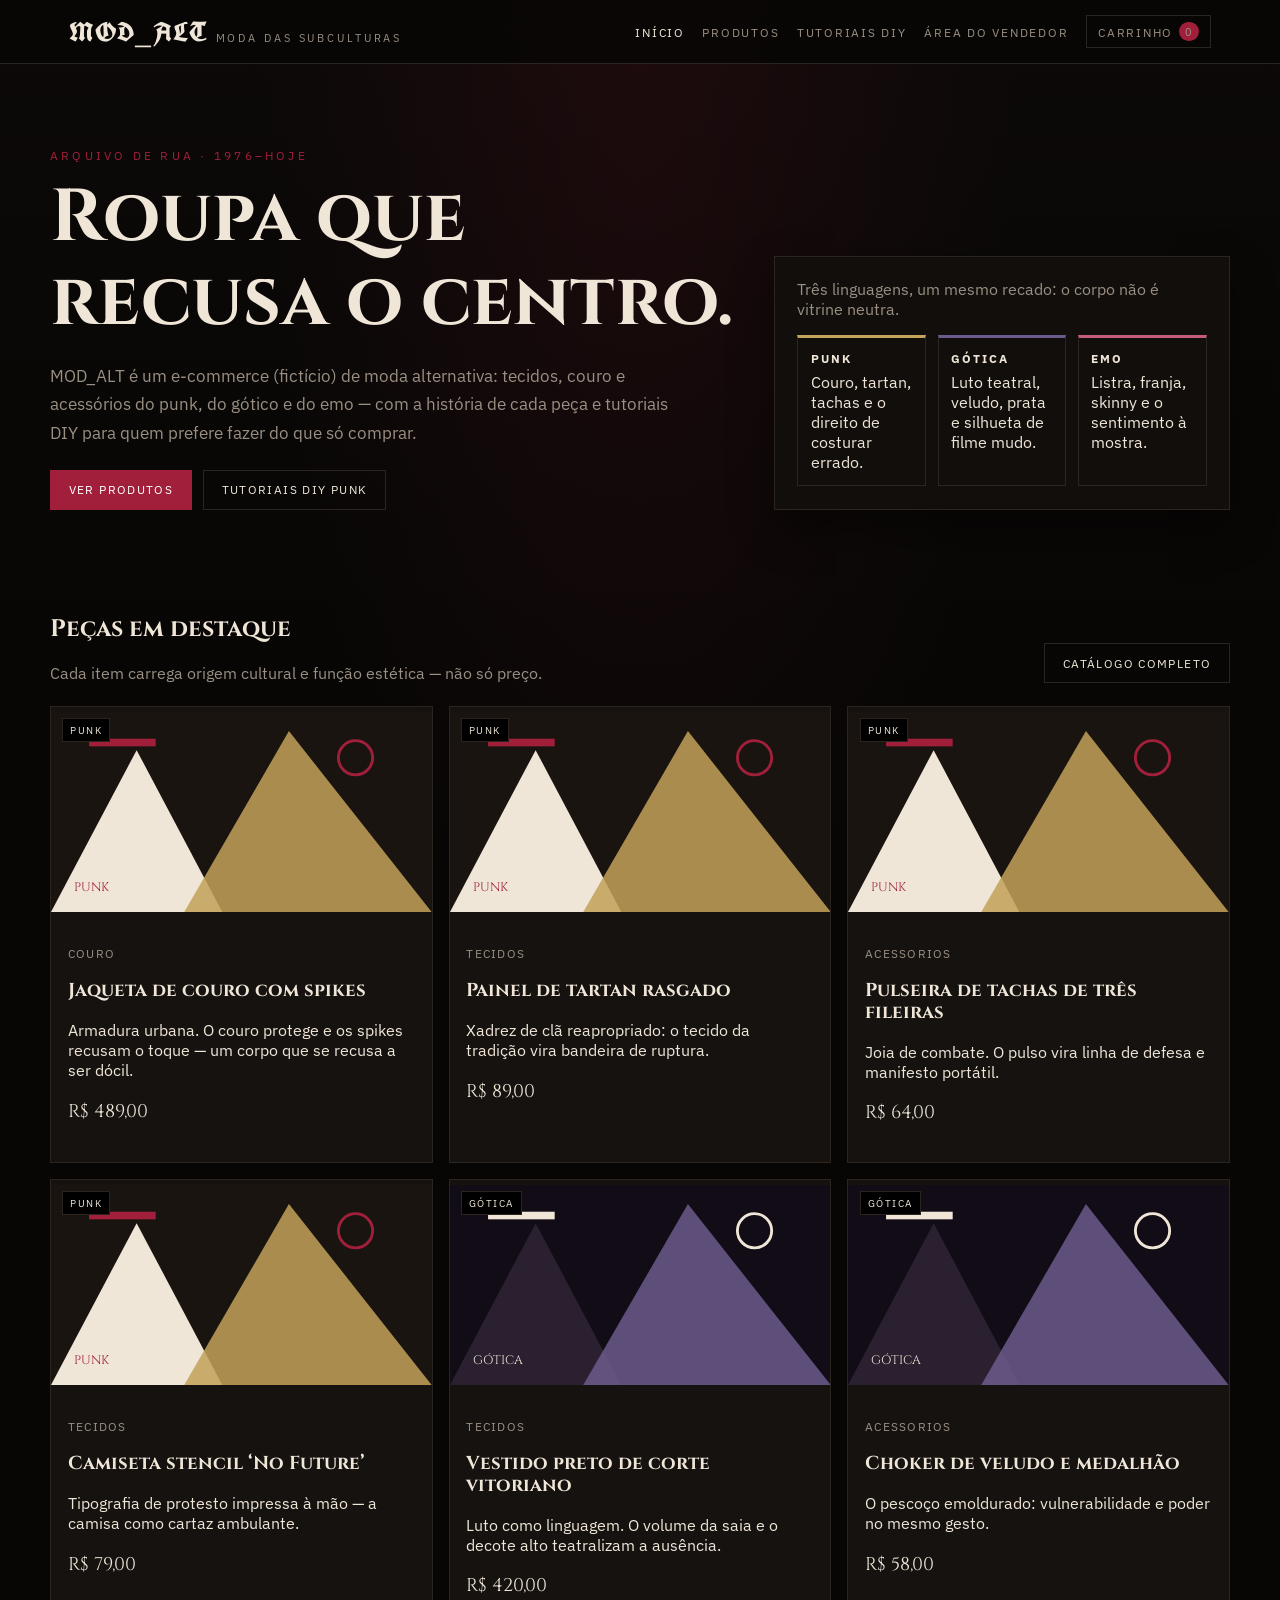
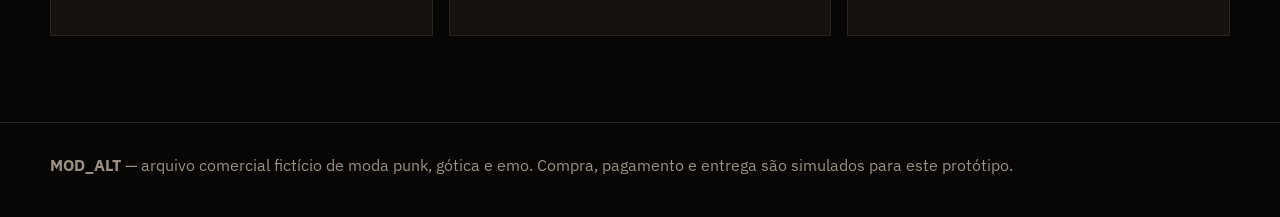
==== index.html @ 45eea86b "prototipo" ====
<!DOCTYPE html>
<html lang="pt-BR">
<head>
  <meta charset="UTF-8">
  <meta name="viewport" content="width=device-width, initial-scale=1.0">
  <title>MOD_ALT — moda das subculturas</title>
  <link rel="preconnect" href="https://fonts.googleapis.com">
  <link rel="preconnect" href="https://fonts.gstatic.com" crossorigin>
  <link href="https://fonts.googleapis.com/css2?family=Cinzel:wght@700&family=IBM+Plex+Sans:wght@400;600&family=UnifrakturCook:wght@700&display=swap" rel="stylesheet">
  <link rel="stylesheet" href="css/style.css">
</head>
<body>
  <header id="site-header" class="site-header"></header>
  <main class="wrap">
    <section class="hero">
      <div>
        <p class="kicker">arquivo de rua · 1976–hoje</p>
        <h1>Roupa que recusa o centro.</h1>
        <p class="lede">
          MOD_ALT é um e-commerce (fictício) de moda alternativa: tecidos, couro e acessórios
          do punk, do gótico e do emo — com a história de cada peça e tutoriais DIY para
          quem prefere fazer do que só comprar.
        </p>
        <div class="actions">
          <a class="btn" href="produtos.html">Ver produtos</a>
          <a class="btn ghost" href="diy.html">Tutoriais DIY punk</a>
        </div>
      </div>
      <aside class="hero-panel">
        <p>Três linguagens, um mesmo recado: o corpo não é vitrine neutra.</p>
        <div class="cultures">
          <a class="culture punk" href="produtos.html?cultura=punk">
            <b>Punk</b>
            Couro, tartan, tachas e o direito de costurar errado.
          </a>
          <a class="culture goth" href="produtos.html?cultura=gotica">
            <b>Gótica</b>
            Luto teatral, veludo, prata e silhueta de filme mudo.
          </a>
          <a class="culture emo" href="produtos.html?cultura=emo">
            <b>Emo</b>
            Listra, franja, skinny e o sentimento à mostra.
          </a>
        </div>
      </aside>
    </section>

    <section class="section">
      <div class="section-head">
        <div>
          <h2>Peças em destaque</h2>
          <p>Cada item carrega origem cultural e função estética — não só preço.</p>
        </div>
        <a class="btn ghost" href="produtos.html">Catálogo completo</a>
      </div>
      <div class="grid" id="featured"></div>
    </section>
  </main>
  <footer id="site-footer" class="site-footer"></footer>
  <script src="js/store.js"></script>
  <script src="js/layout.js"></script>
  <script>
    layout("home");
    const featured = getProducts().slice(0, 6);
    document.getElementById("featured").innerHTML = featured.map((p) => `
      <article class="card">
        <a href="produto.html?id=${p.id}">
          <div class="thumb">${thumbSvg(p)}<span class="badge">${cultureLabel(p.culture)}</span></div>
          <div class="card-body">
            <p class="meta">${p.category}</p>
            <h3>${p.name}</h3>
            <p>${p.aesthetic}</p>
            <p class="price">${money(p.price)}</p>
          </div>
        </a>
      </article>
    `).join("");
  </script>
</body>
</html>
---- css/style.css ----
:root {
  --bg: #070605;
  --bg-raised: #110e0c;
  --bg-card: #161210;
  --ink: #efe6d8;
  --muted: #9a8f82;
  --line: #2c241e;
  --blood: #a11f3a;
  --blood-deep: #6d1228;
  --bone: #d8c4a4;
  --silver: #b7b3ae;
  --goth: #6b5b8c;
  --emo: #c45c7a;
  --punk: #c4a35a;
  --ok: #7ea36a;
  --danger: #d45a4a;
  --radius: 2px;
  --shadow: 0 18px 40px rgba(0, 0, 0, 0.45);
}

*,
*::before,
*::after {
  box-sizing: border-box;
}

html {
  scroll-behavior: smooth;
}

body {
  margin: 0;
  min-height: 100vh;
  font-family: "IBM Plex Sans", "Segoe UI", sans-serif;
  color: var(--ink);
  background: var(--bg);
  background-image:
    radial-gradient(ellipse at top, rgba(161, 31, 58, 0.12), transparent 42%),
    linear-gradient(180deg, #0c0908 0%, #070605 40%);
}

img {
  max-width: 100%;
  display: block;
}

a {
  color: inherit;
  text-decoration: none;
}

button,
input,
textarea,
select {
  font: inherit;
  color: inherit;
}

.site-header {
  position: sticky;
  top: 0;
  z-index: 40;
  border-bottom: 1px solid var(--line);
  background: rgba(7, 6, 5, 0.88);
  backdrop-filter: blur(12px);
}

.nav-wrap {
  max-width: 1180px;
  margin: 0 auto;
  padding: 0.85rem 1.2rem;
  display: flex;
  align-items: center;
  justify-content: space-between;
  gap: 1rem;
}

.brand {
  display: flex;
  align-items: baseline;
  gap: 0.55rem;
  letter-spacing: 0.18em;
}

.brand strong {
  font-family: "UnifrakturCook", "Cinzel Decorative", serif;
  font-size: 1.7rem;
  font-weight: 700;
  letter-spacing: 0.04em;
}

.brand span {
  font-size: 0.68rem;
  color: var(--muted);
  text-transform: uppercase;
}

.nav-links {
  display: flex;
  flex-wrap: wrap;
  gap: 0.35rem 1.1rem;
  align-items: center;
}

.nav-links a {
  font-size: 0.78rem;
  letter-spacing: 0.14em;
  text-transform: uppercase;
  color: var(--muted);
}

.nav-links a:hover,
.nav-links a.active {
  color: var(--ink);
}

.cart-link {
  border: 1px solid var(--line);
  padding: 0.35rem 0.7rem;
  display: inline-flex;
  gap: 0.4rem;
  align-items: center;
}

#cart-count {
  min-width: 1.2rem;
  height: 1.2rem;
  border-radius: 99px;
  background: var(--blood);
  display: grid;
  place-items: center;
  font-size: 0.7rem;
}

.wrap {
  width: min(1180px, calc(100% - 2rem));
  margin: 0 auto;
}

.hero {
  padding: 4.5rem 0 3rem;
  display: grid;
  grid-template-columns: 1.2fr 0.8fr;
  gap: 2.5rem;
  align-items: end;
}

.kicker {
  color: var(--blood);
  letter-spacing: 0.28em;
  text-transform: uppercase;
  font-size: 0.72rem;
  margin-bottom: 0.8rem;
}

h1,
h2,
h3 {
  font-family: "Cinzel", serif;
  font-weight: 700;
  line-height: 1.15;
}

h1 {
  font-size: clamp(2.4rem, 6vw, 4.6rem);
  margin: 0 0 1rem;
}

.lede {
  max-width: 40rem;
  color: var(--muted);
  font-size: 1.05rem;
  line-height: 1.7;
}

.hero-panel {
  border: 1px solid var(--line);
  background: var(--bg-raised);
  padding: 1.4rem;
  box-shadow: var(--shadow);
}

.hero-panel p {
  margin: 0 0 1rem;
  color: var(--muted);
}

.cultures {
  display: grid;
  grid-template-columns: repeat(3, 1fr);
  gap: 0.7rem;
}

.culture {
  padding: 0.8rem;
  border: 1px solid var(--line);
  min-height: 7.5rem;
}

.culture b {
  display: block;
  letter-spacing: 0.16em;
  text-transform: uppercase;
  font-size: 0.75rem;
  margin-bottom: 0.4rem;
}

.culture.punk { border-top: 3px solid var(--punk); }
.culture.goth { border-top: 3px solid var(--goth); }
.culture.emo { border-top: 3px solid var(--emo); }

.btn {
  display: inline-flex;
  align-items: center;
  justify-content: center;
  gap: 0.45rem;
  border: 1px solid transparent;
  padding: 0.72rem 1.1rem;
  cursor: pointer;
  text-transform: uppercase;
  letter-spacing: 0.12em;
  font-size: 0.72rem;
  background: var(--blood);
  color: #fff;
}

.btn:hover {
  background: var(--blood-deep);
}

.btn.ghost {
  background: transparent;
  border-color: var(--line);
  color: var(--ink);
}

.btn.ghost:hover {
  border-color: var(--bone);
}

.actions {
  display: flex;
  flex-wrap: wrap;
  gap: 0.7rem;
  margin-top: 1.4rem;
}

.section {
  padding: 2.4rem 0 3.4rem;
}

.section-head {
  display: flex;
  justify-content: space-between;
  align-items: end;
  gap: 1rem;
  margin-bottom: 1.4rem;
}

.section-head p {
  color: var(--muted);
  margin: 0.4rem 0 0;
}

.grid {
  display: grid;
  grid-template-columns: repeat(3, 1fr);
  gap: 1rem;
}

.card {
  background: var(--bg-card);
  border: 1px solid var(--line);
  overflow: hidden;
  display: flex;
  flex-direction: column;
}

.card:hover {
  border-color: #4a3d32;
}

.thumb {
  height: 210px;
  position: relative;
}

.thumb svg {
  width: 100%;
  height: 100%;
}

.badge {
  position: absolute;
  top: 0.7rem;
  left: 0.7rem;
  font-size: 0.65rem;
  letter-spacing: 0.14em;
  text-transform: uppercase;
  padding: 0.25rem 0.45rem;
  background: #000;
  border: 1px solid var(--line);
}

.card-body,
.product-copy,
.panel {
  padding: 1rem 1.05rem 1.15rem;
}

.meta {
  color: var(--muted);
  font-size: 0.78rem;
  letter-spacing: 0.1em;
  text-transform: uppercase;
}

.price {
  font-family: "Cinzel", serif;
  font-size: 1.15rem;
}

.filters {
  display: flex;
  flex-wrap: wrap;
  gap: 0.5rem;
  margin-bottom: 1.2rem;
}

.chip {
  border: 1px solid var(--line);
  background: transparent;
  padding: 0.4rem 0.75rem;
  cursor: pointer;
  letter-spacing: 0.12em;
  text-transform: uppercase;
  font-size: 0.68rem;
}

.chip.active,
.chip:hover {
  border-color: var(--blood);
  color: #fff;
}

.product-page {
  display: grid;
  grid-template-columns: 1fr 1fr;
  gap: 2rem;
  padding: 2.5rem 0 4rem;
}

.history {
  color: var(--muted);
  line-height: 1.8;
}

.cart-table {
  width: 100%;
  border-collapse: collapse;
}

.cart-table th,
.cart-table td {
  text-align: left;
  padding: 0.9rem 0.4rem;
  border-bottom: 1px solid var(--line);
  vertical-align: middle;
}

.qty {
  width: 4.2rem;
  background: #0d0b0a;
  border: 1px solid var(--line);
  padding: 0.4rem;
}

.layout-2 {
  display: grid;
  grid-template-columns: 1.4fr 0.7fr;
  gap: 1.4rem;
}

.panel {
  background: var(--bg-raised);
  border: 1px solid var(--line);
}

label {
  display: block;
  font-size: 0.75rem;
  letter-spacing: 0.1em;
  text-transform: uppercase;
  color: var(--muted);
  margin: 0.8rem 0 0.35rem;
}

input,
textarea,
select {
  width: 100%;
  background: #0d0b0a;
  border: 1px solid var(--line);
  padding: 0.7rem 0.75rem;
  outline: none;
}

input:focus,
textarea:focus,
select:focus {
  border-color: var(--bone);
}

.notice {
  padding: 0.85rem 1rem;
  border: 1px dashed var(--line);
  color: var(--muted);
  margin-bottom: 1rem;
}

.success {
  border-color: var(--ok);
  color: var(--ok);
}

.tutorial {
  display: grid;
  grid-template-columns: 90px 1fr;
  gap: 1rem;
  border: 1px solid var(--line);
  background: var(--bg-card);
  padding: 1rem;
}

.step-num {
  font-family: "Cinzel", serif;
  font-size: 2rem;
  color: var(--blood);
}

.site-footer {
  border-top: 1px solid var(--line);
  padding: 2rem 0 2.6rem;
  color: var(--muted);
  margin-top: 2rem;
}

.empty {
  padding: 2rem;
  border: 1px dashed var(--line);
  color: var(--muted);
}

.linkish {
  color: var(--bone);
  text-decoration: underline;
  cursor: pointer;
  background: none;
  border: 0;
  padding: 0;
}

@media (max-width: 860px) {
  .hero,
  .grid,
  .product-page,
  .layout-2,
  .cultures {
    grid-template-columns: 1fr;
  }

  .nav-wrap {
    flex-direction: column;
    align-items: flex-start;
  }
}
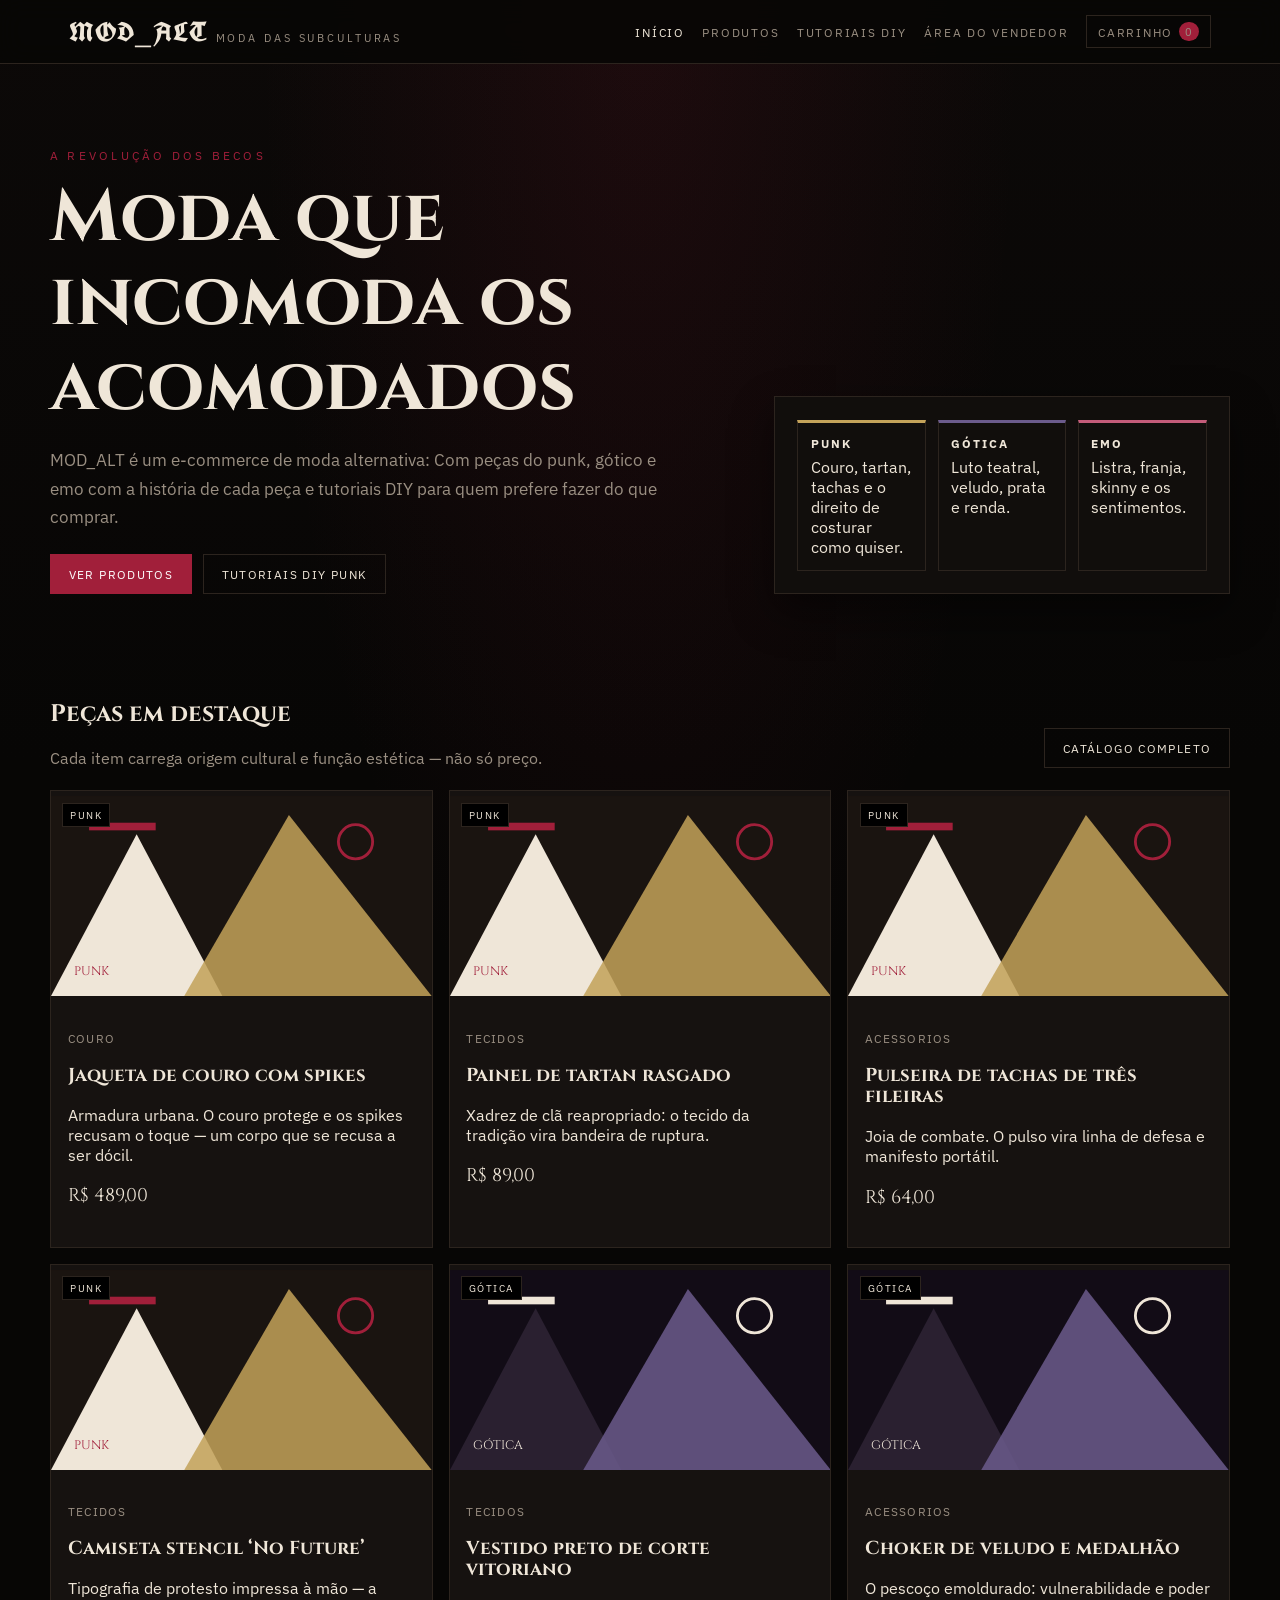
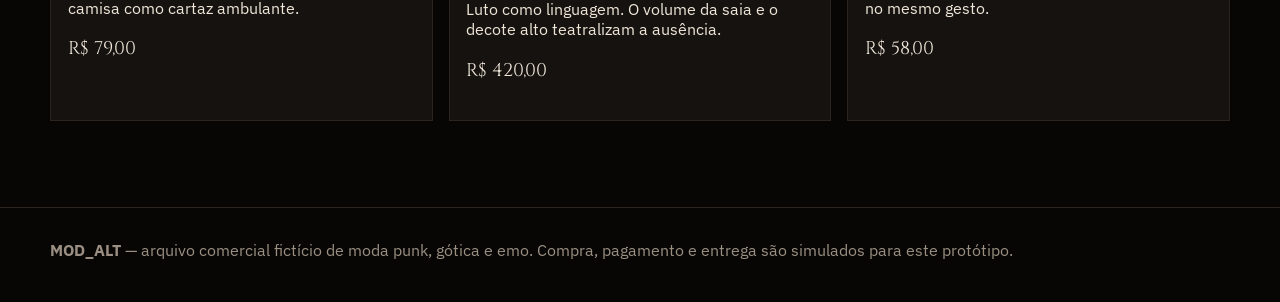
==== commit d4e1809a: "interface" ====
--- a/index.html
+++ b/index.html
@@ -14,12 +14,12 @@
   <main class="wrap">
     <section class="hero">
       <div>
-        <p class="kicker">arquivo de rua · 1976–hoje</p>
-        <h1>Roupa que recusa o centro.</h1>
+        <p class="kicker">A revolução dos becos</p>
+        <h1>Moda que incomoda os acomodados</h1>
         <p class="lede">
-          MOD_ALT é um e-commerce (fictício) de moda alternativa: tecidos, couro e acessórios
-          do punk, do gótico e do emo — com a história de cada peça e tutoriais DIY para
-          quem prefere fazer do que só comprar.
+          MOD_ALT é um e-commerce de moda alternativa: Com peças 
+          do punk, gótico e emo com a história de cada peça e tutoriais DIY para
+          quem prefere fazer do que comprar.
         </p>
         <div class="actions">
           <a class="btn" href="produtos.html">Ver produtos</a>
@@ -27,19 +27,18 @@
         </div>
       </div>
       <aside class="hero-panel">
-        <p>Três linguagens, um mesmo recado: o corpo não é vitrine neutra.</p>
         <div class="cultures">
           <a class="culture punk" href="produtos.html?cultura=punk">
             <b>Punk</b>
-            Couro, tartan, tachas e o direito de costurar errado.
+            Couro, tartan, tachas e o direito de costurar como quiser.
           </a>
           <a class="culture goth" href="produtos.html?cultura=gotica">
             <b>Gótica</b>
-            Luto teatral, veludo, prata e silhueta de filme mudo.
+            Luto teatral, veludo, prata e renda.
           </a>
           <a class="culture emo" href="produtos.html?cultura=emo">
             <b>Emo</b>
-            Listra, franja, skinny e o sentimento à mostra.
+            Listra, franja, skinny e os sentimentos.
           </a>
         </div>
       </aside>
